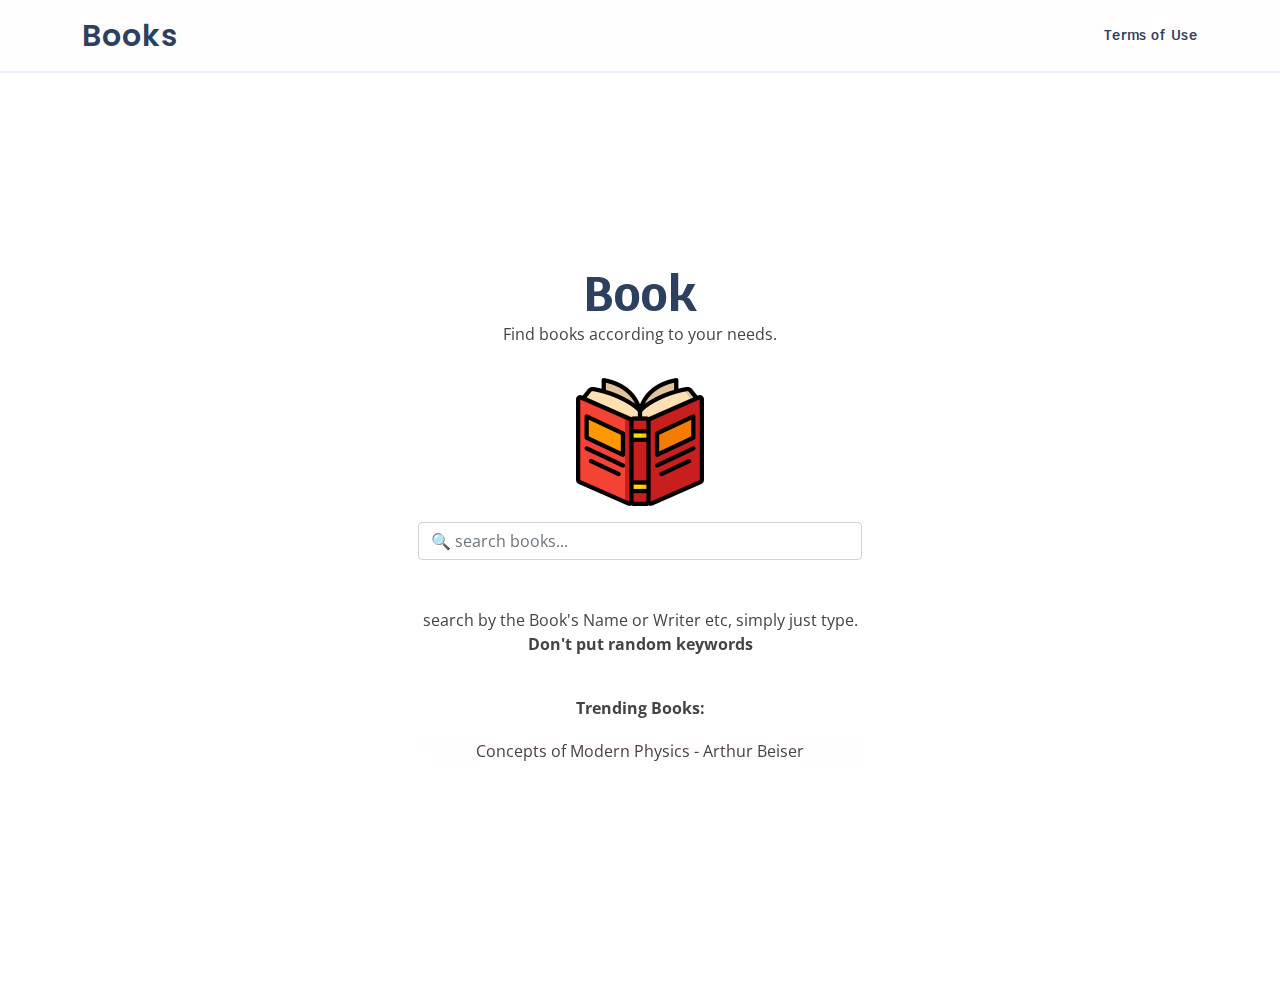
==== pages/Books.html @ 66d77c3a "Add files via upload" ====
<!DOCTYPE html>
<html lang="en">

<head>
    <meta charset="utf-8">
    <meta content="width=device-width, initial-scale=1.0" name="viewport">

    <title>Notebooks for BSMRSTU university</title>
    <meta content="" name="description">
    <meta content="" name="keywords">

    <!-- Favicons -->
    <link href="../assets/img/favicon.png" rel="icon">
    <link href="../assets/img/apple-touch-icon.png" rel="apple-touch-icon">

    <!-- Google Fonts -->
    <link href="https://fonts.googleapis.com/css?family=Open+Sans:300,300i,400,400i,600,600i,700,700i|Krub:300,300i,400,400i,500,500i,600,600i,700,700i|Poppins:300,300i,400,400i,500,500i,600,600i,700,700i" rel="stylesheet">

    <!-- Vendor CSS Files -->
    <link href="../assets/vendor/aos/aos.css" rel="stylesheet">
    <link href="../assets/vendor/bootstrap/css/bootstrap.min.css" rel="stylesheet">
    <link href="../assets/vendor/bootstrap-icons/bootstrap-icons.css" rel="stylesheet">
    <link href="../assets/vendor/boxicons/css/boxicons.min.css" rel="stylesheet">
    <link href="../assets/vendor/glightbox/css/glightbox.min.css" rel="stylesheet">
    <link href="../assets/vendor/swiper/swiper-bundle.min.css" rel="stylesheet">

    <!-- Template Main CSS File -->
    <link href="../assets/css/books.css" rel="stylesheet">


</head>

<body>

    <!-- ======= Header ======= -->
    <header id="header" class="fixed-top">
        <div class="container d-flex align-items-center justify-content-between">

            <h1 class="logo"><a href="Books.html">Books</a></h1>
            <!--  to use an image logo -->
            <!-- <a href="index.html" class="logo"><img src="assets/img/logo.png" alt="" class="img-fluid"></a>-->

            <nav id="navbar" class="navbar">
                <ul>
                    <li><a class="nav-link scrollto" href="#team">Terms of Use</a></li>
                </ul>
                <i class="bi bi-list mobile-nav-toggle"></i>
            </nav><!-- .navbar -->

        </div>
    </header><!-- End Header -->

    <!-- ======= Hero Section ======= -->
    <div>
        <section id="hero" class="d-flex align-items-center">

            <div class="container d-flex flex-column align-items-center justify-content-center" data-aos="fade-up">
                <!---<img src="assets/img/Notebook.png" class="img-fluid hero-img" alt="" data-aos="zoom-in" data-aos-delay="150">--><br>
                <h1>Book</h1>
                <p>
                    Find books according to your needs.
                </p>

                <div class="data-container">
                    <p id="database"></p>
                </div>
                <div class="img-holder" id="img-holder">
                    <img src="../assets/img/books.png" class="cloud">
                    <p class="img-txt"></p>
                </div>
                <div class="search-container">
                    <input type="text" placeholder="🔍 search books..." id="search" class="form-control search"><br><br>
                    <p class="suggestion" id="suggestion">search by the Book's Name or Writer etc, simply just type.<br><b>Don't put random keywords</b></p><br>
                    <div id="emergency">
                        <p class="emer-banner" id="emer-banner"><b>Trending Books:</b></p>

                        <div class="vwrap">
                            <div class="vmove">
                                <div class="vitem">Concepts of Modern Physics - Arthur Beiser</div>
                                <div class="vitem">(C)Programming e hate khori</div>
                                <div class="vitem">Probability and Statistics for Engineers - Richard-a-johnson</div>
                                <div class="vitem">Alternating Current Circuits - R.M. Kerchne, G.F. Corcoran</div>
                            </div>
                        </div>

                    </div>
                </div>
                <div class="result-container">
                    <div id="list" class="row"></div>
                </div>

            </div>

        </section><!-- End Hero -->

    </div>


    <!-- Vendor JS Files -->
    <script src="../assets/vendor/aos/aos.js"></script>
    <script src="../assets/vendor/bootstrap/js/bootstrap.bundle.min.js"></script>
    <script src="../assets/vendor/glightbox/js/glightbox.min.js"></script>
    <script src="../assets/vendor/isotope-layout/isotope.pkgd.min.js"></script>
    <script src="../assets/vendor/swiper/swiper-bundle.min.js"></script>
    <script src="../assets/vendor/php-email-form/validate.js"></script>

    <!-- Template Main JS File -->
    <script src="../assets/js/books.js"></script>
    <script src="../assets/js/main.js"></script>


</body>

</html>
---- assets/css/books.css ----
body {
    font-family: "Open Sans", sans-serif;
    color: #444444;
}

a {
    color: #63B4FF;
    text-decoration: none;
}

a:hover {
    color: #6c7afa;
    text-decoration: none;
}

h1,
h2,
h3,
h4,
h5,
h6 {
    font-family: "Krub", sans-serif;
}



/*--------------------------------------------------------------
# Disable aos animation delay on mobile devices
--------------------------------------------------------------*/
@media screen and (max-width: 768px) {
    [data-aos-delay] {
        transition-delay: 0 !important;
    }
}

/*--------------------------------------------------------------
# Header
--------------------------------------------------------------*/
#header {
    background: #FFFDFD;
    border-bottom: 2px solid #eceefe;
    transition: all 0.5s;
    z-index: 997;
    padding: 15px 0;
}

#header .logo {
    font-size: 30px;
    margin: 0;
    padding: 0;
    line-height: 1;
    font-weight: 600;
    letter-spacing: 1px;
    font-family: "Poppins", sans-serif;
}

#header .logo a {
    color: #2d405f;
}

#header .logo sup {
    text-transform: uppercase;
    background: linear-gradient(to right, #2D7136 0%, #63B4FF 100%);
    -webkit-background-clip: text;
    -webkit-text-fill-color: transparent;
}

#header .logo img {
    max-height: 40px;
}

/*--------------------------------------------------------------
# Navigation Menu
--------------------------------------------------------------*/
/**
* Desktop Navigation 
*/
.navbar {
    padding: 0;
}

.navbar ul {
    margin: 0;
    padding: 0;
    display: flex;
    list-style: none;
    align-items: center;
}

.navbar li {
    position: relative;
}

.navbar a,
.navbar a:focus {
    display: flex;
    align-items: center;
    justify-content: space-between;
    padding: 10px 0 10px 30px;
    font-family: "Krub", sans-serif;
    font-size: 14px;
    font-weight: 600;
    color: #2d405f;
    white-space: nowrap;
    transition: 0.3s;
}

.navbar a i,
.navbar a:focus i {
    font-size: 12px;
    line-height: 0;
    margin-left: 5px;
}

.navbar a:hover,
.navbar .active,
.navbar .active:focus,
.navbar li:hover > a {
    color: #63B4FF;
}


.navbar .getstarted,
.navbar .getstarted:focus {
    background: #eceefe;
    padding: 9px 11px;
    margin-left: 30px;
    border-radius: 5px;
    font-weight: 600;
    color: #2d405f;
}

.navbar .getstarted:hover,
.navbar .getstarted:focus:hover {
    color: #fff;
    background: #63B4FF;
}


/**
* Mobile Navigation 
*/
.mobile-nav-toggle {
    color: #2d405f;
    font-size: 28px;
    cursor: pointer;
    display: none;
    line-height: 0;
    transition: 0.5s;
}

.mobile-nav-toggle.bi-x {
    color: #fff;
}

@media (max-width: 991px) {
    .mobile-nav-toggle {
        display: block;
    }

    .navbar ul {
        display: none;
    }
}

.navbar-mobile {
    position: fixed;
    overflow: hidden;
    top: 0;
    right: 0;
    left: 0;
    bottom: 0;
    background: rgba(29, 41, 60, 0.9);
    transition: 0.3s;
    z-index: 999;
}

.navbar-mobile .mobile-nav-toggle {
    position: absolute;
    top: 15px;
    right: 15px;
}

.navbar-mobile ul {
    display: block;
    position: absolute;
    top: 55px;
    right: 15px;
    bottom: 15px;
    left: 15px;
    padding: 10px 0;
    border-radius: 6px;
    background-color: #fff;
    overflow-y: auto;
    transition: 0.3s;
}

.navbar-mobile a,
.navbar-mobile a:focus {
    padding: 10px 20px;
    font-size: 15px;
    color: #2d405f;
}

.navbar-mobile a:hover,
.navbar-mobile .active,
.navbar-mobile li:hover > a {
    color: #63B4FF;
}

.navbar-mobile .dropdown > .dropdown-active {
    display: block;
}

/*--------------------------------------------------------------
# Hero Section
--------------------------------------------------------------*/
#hero {
    width: 100%;
    height: 100vh;
    background: white;
    border-bottom: 2px solid white;
    text-align: center;
    margin-top: 20px;
    margin-bottom: 80px;
}

@media screen and (max-width: 600px) {
    #hero {
        margin-top: 2px;
    }

}

#hero .container {
    padding-top: 70px;
}

#hero h1 {
    margin: 0;
    font-size: 48px;
    font-weight: 700;
    line-height: 56px;
    color: #141d2b;
    width: 60%;
    color: #2d405f;
}

#hero h2 {
    color: #466393;
    margin: 15px 0 0 0;
    font-size: 24px;
    color: #2d405f;
}

#hero .btn-get-started {
    font-family: "Krub", sans-serif;
    font-weight: 500;
    font-size: 16px;
    letter-spacing: 1px;
    display: block;
    padding: 8px 32px 10px 32px;
    margin-top: 25px;
    border-radius: 5px;
    transition: 0.5s;
    color: #fff;
    background: #63B4FF;
    border: 0px;
}

#hero .btn-get-started:hover {
    background: #63B4af;
}


@media (max-width: 992px) {
    #hero h1 {
        font-size: 36px;
        line-height: 42px;
        width: 100%;
    }

    #hero h2 {
        font-size: 20px;
        line-height: 24px;
    }

    #hero .hero-img {
        max-width: 90%;
    }
}

@media (max-height: 768px) {
    #hero {
        height: auto;
    }
}


/*--------------------------------------------------------------
# search result card div
--------------------------------------------------------------*/

.card{
    width: 90%;
    border-radius: 7px;
    margin: 1rem 1rem;
    align-content: center;
    color: black;
    margin-bottom: 0.5rem;
    background-color: white;
    box-shadow: 2px 1rem 1rem rgba(129, 195, 226, 0.25);
}
.card:hover {
    cursor: pointer;
    transition: ease-out 0.4s;
    transform: scale(1.02);
    background-color: rgb(221, 235, 252);
    box-shadow: 0 0 6px rgba(35, 173, 278, 1);
}





@media screen and (min-width: 800px){
    .id .card-container{
        flex: 1 1 30%;
        
        
        /*max-width: 45rem;*/
    }
}


@media screen and (min-width: 800px){
    .card{
        margin-right: 1rem;
        max-width: 320px !important;
        min-width: 300px;
        padding: 1rem 3rem;
    }
}


@media screen and (min-width: 800px){
    .list{
        width: 98vw;
       display: flex;
        justify-content: space-around;
       flex-direction: row;
       flex-wrap: wrap;
    }
}

@media screen and (min-width: 800px){
    .id .card-container{
        flex: 1 1 30%;
        
        
        /*max-width: 45rem;*/
    }
}




/*--------------------------------------------------------------
# ticker for trending
--------------------------------------------------------------*/

/* (A) STANDARD ROW HEIGHT */
.vwrap, .vitem {
  height: 30px;
  line-height: 30px;
  overflow: hidden;
}
 
/* (B) FIXED WRAPPER */
.vwrap {
  overflow: hidden; /* HIDE SCROLL BAR */
  background:#FFFDFD;
  border-radius: 5px;
;
}
/* (C) TICKER ITEMS */
.vitem { text-align: center; }
 
/* (D) ANIMATION - MOVE ITEMS FROM TOP TO BOTTOM */
/* CHANGE KEYFRAMES IF YOU ADD/REMOVE ITEMS */
.vmove { position: relative; }
@keyframes tickerv {
  0% { bottom: 0; } /* FIRST ITEM */
  30% { bottom: 30px; } /* SECOND ITEM */
  60% { bottom: 60px; } /* THIRD ITEM */
  90% { bottom: 90px; } /* FORTH ITEM */
  100% { bottom: 0; } /* BACK TO FIRST */
}
.vmove {
  animation-name: tickerv;
  animation-duration: 10s;
  animation-iteration-count: infinite;
  animation-timing-function: cubic-bezier(1, 0, .5, 0);
}
.vmove:hover { animation-play-state: paused; }
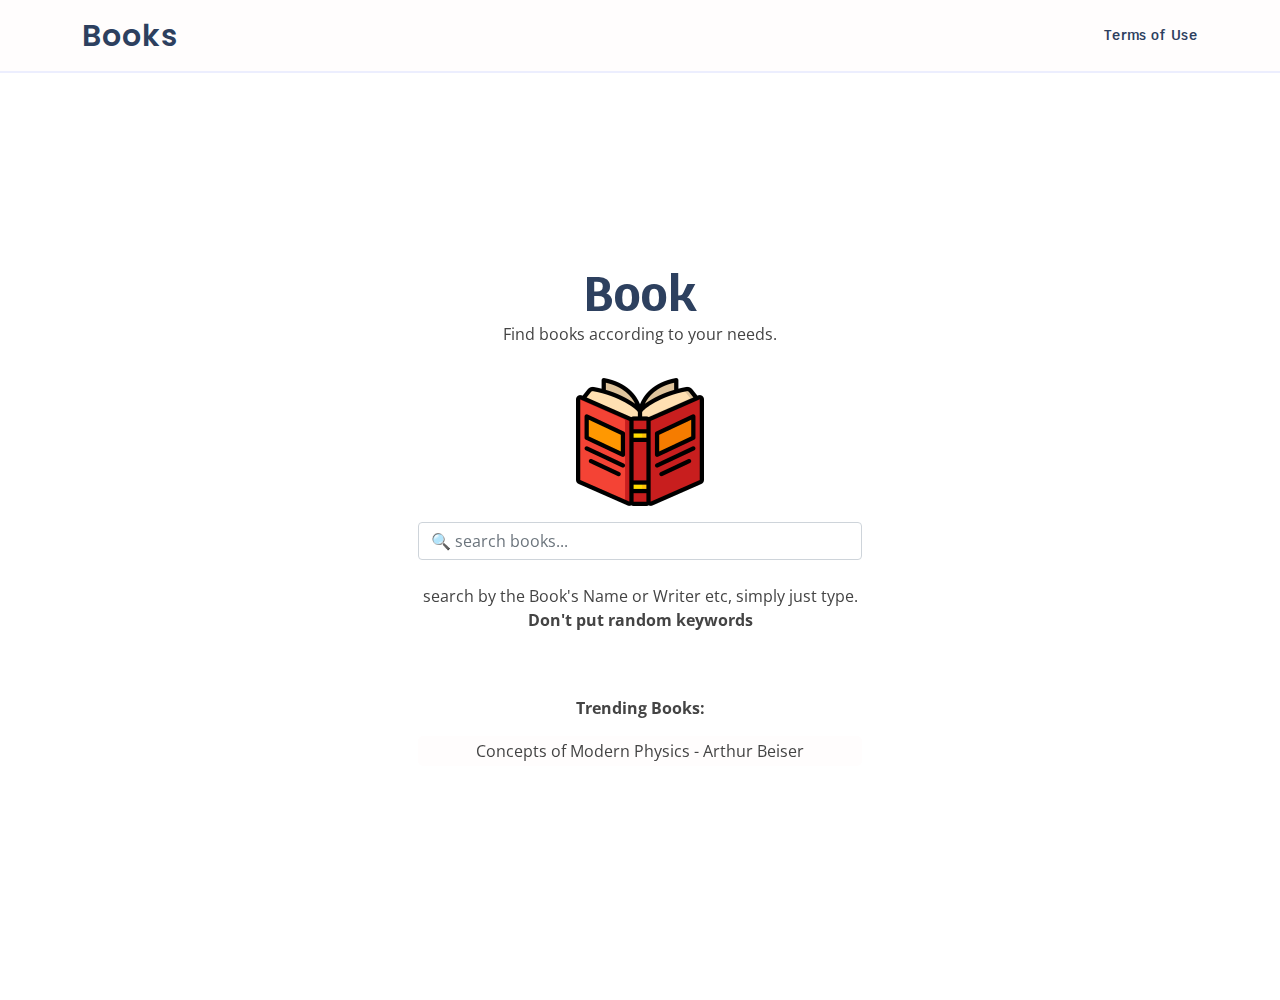
==== commit 560da296: "Update Books.html" ====
--- a/pages/Books.html
+++ b/pages/Books.html
@@ -56,8 +56,8 @@
 
             <div class="container d-flex flex-column align-items-center justify-content-center" data-aos="fade-up">
                 <!---<img src="assets/img/Notebook.png" class="img-fluid hero-img" alt="" data-aos="zoom-in" data-aos-delay="150">--><br>
-                <h1>Book</h1>
-                <p>
+                <h1 id="head1">Book</h1>
+                <p id="para1">
                     Find books according to your needs.
                 </p>
 
@@ -69,8 +69,8 @@
                     <p class="img-txt"></p>
                 </div>
                 <div class="search-container">
-                    <input type="text" placeholder="🔍 search books..." id="search" class="form-control search"><br><br>
-                    <p class="suggestion" id="suggestion">search by the Book's Name or Writer etc, simply just type.<br><b>Don't put random keywords</b></p><br>
+                    <input type="text" placeholder="🔍 search books..." id="search" class="form-control search"><br id="bR3">
+                    <p class="suggestion" id="suggestion">search by the Book's Name or Writer etc, simply just type.<br><b>Don't put random keywords</b></p><br id="bR1"><br id="bR2">
                     <div id="emergency">
                         <p class="emer-banner" id="emer-banner"><b>Trending Books:</b></p>
 
--- a/assets/css/books.css
+++ b/assets/css/books.css
@@ -227,7 +227,14 @@
 
 @media screen and (max-width: 600px) {
     #hero {
-        margin-top: 2px;
+        margin-top: -110px;
+        height: auto;
+    }
+    #head1{
+        visibility: hidden;
+    }
+    #para1{
+        visibility: hidden;
     }
 
 }
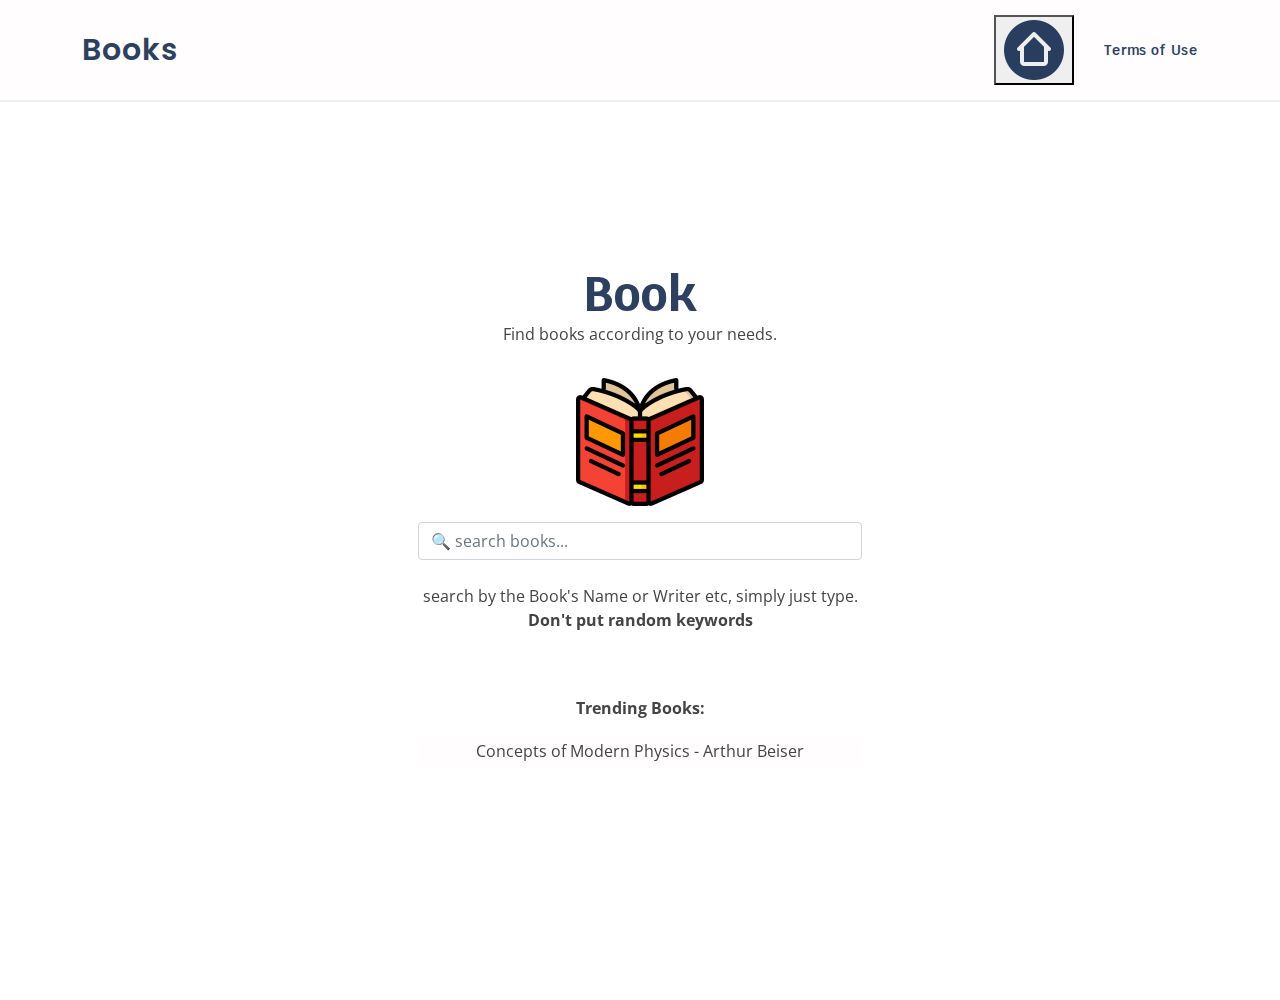
==== commit 4aed40b9: "Update Books.html" ====
--- a/pages/Books.html
+++ b/pages/Books.html
@@ -41,6 +41,7 @@
             <!-- <a href="index.html" class="logo"><img src="assets/img/logo.png" alt="" class="img-fluid"></a>-->
 
             <nav id="navbar" class="navbar">
+                <button onclick="history.back()" id="home"><img src="../assets/img/home.png" id="homePic"></button>
                 <ul>
                     <li><a class="nav-link scrollto" href="#team">Terms of Use</a></li>
                 </ul>
--- a/assets/css/books.css
+++ b/assets/css/books.css
@@ -227,15 +227,16 @@
 
 @media screen and (max-width: 600px) {
     #hero {
-        margin-top: -110px;
+        margin-top: auto;
         height: auto;
     }
-    #head1{
-        visibility: hidden;
-    }
-    #para1{
-        visibility: hidden;
-    }
+    #bR3{
+        display: none;
+    }
+    #search{
+        margin-bottom: 10px;
+    }
+
 
 }
 
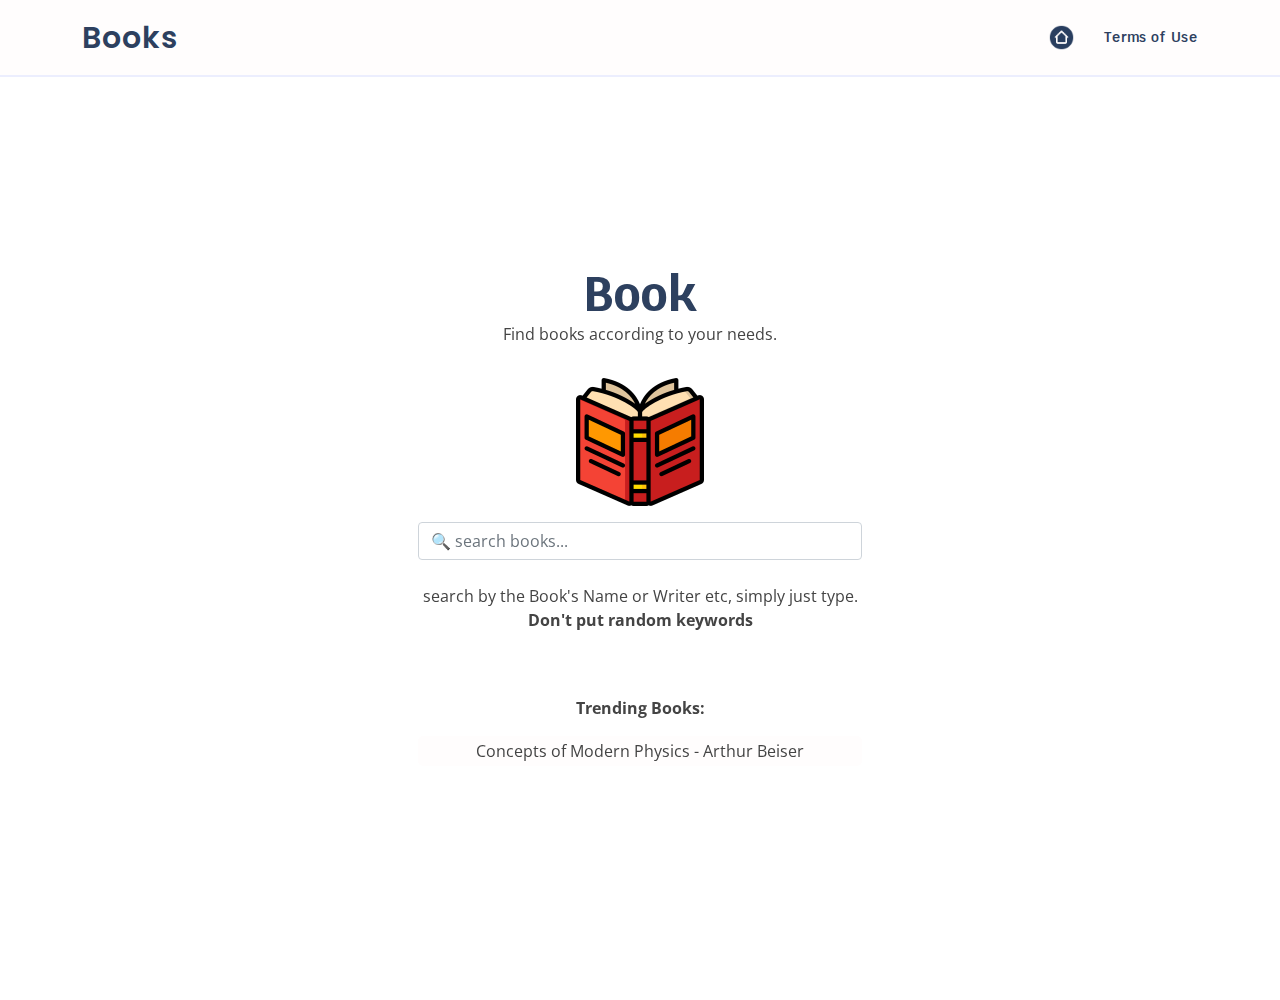
==== commit 5e678281: "Update Books.html" ====
--- a/pages/Books.html
+++ b/pages/Books.html
@@ -41,7 +41,7 @@
             <!-- <a href="index.html" class="logo"><img src="assets/img/logo.png" alt="" class="img-fluid"></a>-->
 
             <nav id="navbar" class="navbar">
-                <button onclick="history.back()" id="home"><img src="../assets/img/home.png" id="homePic"></button>
+                <a href="https://notebooker.netlify.app/" id="home"><img src="../assets/img/home.png" id="homePic"></a>
                 <ul>
                     <li><a class="nav-link scrollto" href="#team">Terms of Use</a></li>
                 </ul>
--- a/assets/css/books.css
+++ b/assets/css/books.css
@@ -77,6 +77,17 @@
 */
 .navbar {
     padding: 0;
+}
+
+#home{
+    background: transparent;
+    border: none;
+    border-radius: 50%;
+    text-align: center;  
+}
+#homePic{
+    height: 25px;
+    width: 25px;
 }
 
 .navbar ul {
